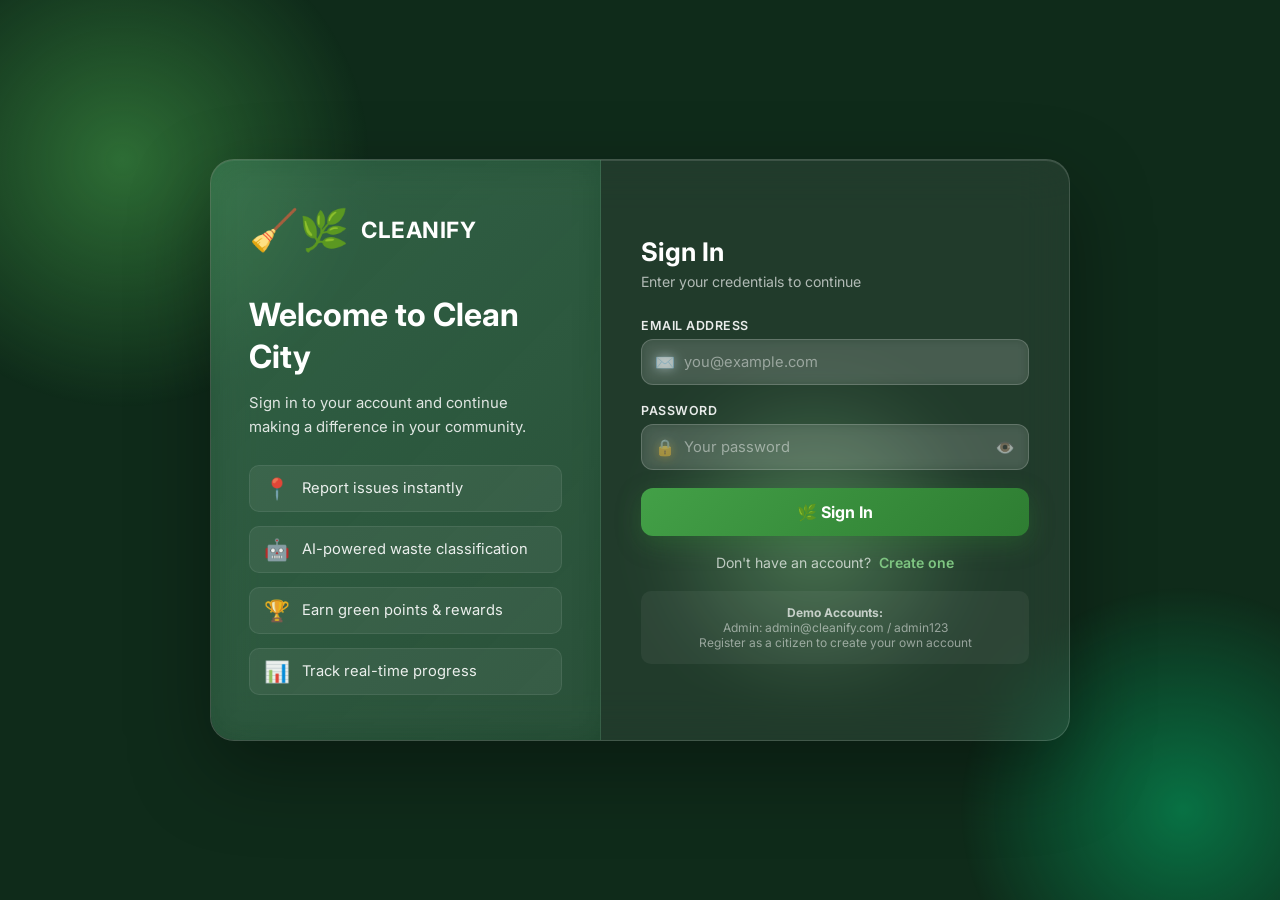
==== admin.html @ 0e777935 "init2" ====
<!DOCTYPE html>
<html lang="en">

<head>
    <meta charset="UTF-8">
    <meta name="viewport" content="width=device-width, initial-scale=1.0">
    <title>Admin Dashboard - CLEANIFY</title>
    <meta name="description"
        content="CLEANIFY Admin Dashboard - Manage and review citizen complaints about waste dumping, unclean washrooms, and other cleanliness issues.">
    <link rel="stylesheet" href="./styles.css">
</head>

<body>

    <!-- SIDEBAR -->
    <aside class="sidebar">
        <div class="sidebar-header">
            <h2>🌿 CLEANIFY</h2>
            <span class="admin-badge">Admin Panel</span>
        </div>
        <ul class="sidebar-nav">
            <li><a href="#" class="active" onclick="switchSection('dashboard', this); return false;"><span
                        class="nav-icon">📊</span> <span>Dashboard</span></a></li>
            <li><a href="#" onclick="switchSection('all-complaints', this); return false;"><span
                        class="nav-icon">📋</span> <span>All Complaints</span></a></li>
            <li><a href="#" onclick="switchSection('washroom-reports', this); return false;"><span
                        class="nav-icon">🚿</span> <span>Washroom Reports</span></a></li>
            <li><a href="#" onclick="switchSection('issue-reports', this); return false;"><span
                        class="nav-icon">🚛</span> <span>Issue Reports</span></a></li>
            <li><a href="#" onclick="switchSection('rewards', this); return false;"><span class="nav-icon">🏆</span>
                    <span>Rewards</span></a></li>
            <li><a href="#" onclick="switchSection('live-tracking', this); return false;"><span
                        class="nav-icon">📡</span> <span>Live Tracking</span></a></li>
            <li><a href="#" onclick="switchSection('analytics', this); return false;"><span class="nav-icon">📈</span>
                    <span>Analytics</span></a></li>
        </ul>
        <div class="sidebar-footer">
            <div class="admin-profile">
                <div class="admin-avatar" id="adminAvatar">A</div>
                <div class="admin-info">
                    <div class="name" id="adminName">Loading...</div>
                    <div class="role" id="adminRole">Admin</div>
                </div>
            </div>
        </div>
    </aside>

    <!-- MAIN CONTENT -->
    <main class="main-content">

        <!-- TOP BAR -->
        <div class="top-bar">
            <h1><span class="live-dot"></span> Admin <span>Dashboard</span></h1>
            <div class="top-bar-actions">
                <button class="refresh-btn" onclick="loadComplaints()">🔄 Refresh</button>
                <button class="clear-btn" onclick="clearAllComplaints()">🗑️ Clear All</button>
            </div>
        </div>

        <!-- SECTION: DASHBOARD -->
        <div class="page-section active" id="section-dashboard">
            <!-- STATS -->
            <div class="stats-grid">
                <div class="stat-card total">
                    <div class="stat-header">
                        <div class="stat-icon">📋</div>
                        <span class="stat-trend" id="trendTotal">—</span>
                    </div>
                    <div class="stat-value" id="statTotal">0</div>
                    <div class="stat-label">Total Complaints</div>
                </div>
                <div class="stat-card pending">
                    <div class="stat-header">
                        <div class="stat-icon">⏳</div>
                        <span class="stat-trend" id="trendPending">—</span>
                    </div>
                    <div class="stat-value" id="statPending">0</div>
                    <div class="stat-label">Pending Review</div>
                </div>
                <div class="stat-card resolved">
                    <div class="stat-header">
                        <div class="stat-icon">✅</div>
                        <span class="stat-trend" id="trendResolved">—</span>
                    </div>
                    <div class="stat-value" id="statResolved">0</div>
                    <div class="stat-label">Resolved</div>
                </div>
                <div class="stat-card washroom">
                    <div class="stat-header">
                        <div class="stat-icon">🚿</div>
                        <span class="stat-trend" id="trendWashroom">—</span>
                    </div>
                    <div class="stat-value" id="statWashroom">0</div>
                    <div class="stat-label">Washroom Reports</div>
                </div>
                <div class="stat-card rewards-stat">
                    <div class="stat-header">
                        <div class="stat-icon">🏆</div>
                        <span class="stat-trend" id="trendRewards">—</span>
                    </div>
                    <div class="stat-value" id="statRewards">0</div>
                    <div class="stat-label">Rewards Given</div>
                </div>
            </div>

            <!-- FILTER BAR -->
            <div class="filter-bar">
                <button class="filter-btn active" onclick="filterComplaints('all', this)">All</button>
                <button class="filter-btn" onclick="filterComplaints('report', this)">🚛 Dumping / Issues</button>
                <button class="filter-btn" onclick="filterComplaints('washroom', this)">🚿 Washroom</button>
                <button class="filter-btn" onclick="filterComplaints('pending', this)">⏳ Pending</button>
                <button class="filter-btn" onclick="filterComplaints('resolved', this)">✅ Resolved</button>
                <div class="search-box">
                    <span>🔍</span>
                    <input type="text" id="searchInput" placeholder="Search complaints..." oninput="searchComplaints()">
                </div>
            </div>

            <!-- COMPLAINTS TABLE -->
            <div class="complaints-section">
                <div class="complaints-header">
                    <h2>📋 Complaint Records <span class="complaints-count" id="visibleCount">0</span></h2>
                </div>
                <table class="complaints-table">
                    <thead>
                        <tr>
                            <th>ID</th>
                            <th>Type</th>
                            <th>Reporter</th>
                            <th>Location</th>
                            <th>Description</th>
                            <th>Image</th>
                            <th>Date & Time</th>
                            <th>Status</th>
                            <th>Actions</th>
                        </tr>
                    </thead>
                    <tbody id="complaintsBody">
                        <!-- Populated by JS -->
                    </tbody>
                </table>
                <div class="empty-state" id="emptyState" style="display:none;">
                    <div class="empty-icon">📭</div>
                    <h3>No complaints yet</h3>
                    <p>When users submit complaints on the User Page, they will appear here in real-time.</p>
                </div>
            </div>
        </div>

        <!-- SECTION: ALL COMPLAINTS -->
        <div class="page-section" id="section-all-complaints">
            <div class="section-title">
                <h2>📋 All Complaints</h2>
                <p>Complete list of all submitted complaints</p>
            </div>
            <div class="complaints-section">
                <table class="complaints-table">
                    <thead>
                        <tr>
                            <th>ID</th>
                            <th>Type</th>
                            <th>Reporter</th>
                            <th>Location</th>
                            <th>Description</th>
                            <th>Date</th>
                            <th>Status</th>
                            <th>Actions</th>
                        </tr>
                    </thead>
                    <tbody id="allComplaintsBody"></tbody>
                </table>
                <div class="empty-state" id="allEmptyState" style="display:none;">
                    <div class="empty-icon">📭</div>
                    <h3>No complaints</h3>
                </div>
            </div>
        </div>

        <!-- SECTION: WASHROOM REPORTS -->
        <div class="page-section" id="section-washroom-reports">
            <div class="section-title">
                <h2>🚿 Washroom Reports</h2>
                <p>Complaints specifically about unclean washrooms</p>
            </div>
            <div class="complaints-section">
                <table class="complaints-table">
                    <thead>
                        <tr>
                            <th>ID</th>
                            <th>Reporter</th>
                            <th>Location</th>
                            <th>Description</th>
                            <th>Image</th>
                            <th>Date</th>
                            <th>Status</th>
                            <th>Actions</th>
                        </tr>
                    </thead>
                    <tbody id="washroomBody"></tbody>
                </table>
                <div class="empty-state" id="washroomEmptyState" style="display:none;">
                    <div class="empty-icon">🚿</div>
                    <h3>No washroom reports</h3>
                    <p>No unclean washroom complaints have been submitted yet.</p>
                </div>
            </div>
        </div>

        <!-- SECTION: ISSUE REPORTS -->
        <div class="page-section" id="section-issue-reports">
            <div class="section-title">
                <h2>🚛 Issue Reports</h2>
                <p>Reported issues like dumping, overflowing bins, blocked drains etc.</p>
            </div>
            <div class="complaints-section">
                <table class="complaints-table">
                    <thead>
                        <tr>
                            <th>ID</th>
                            <th>Reporter</th>
                            <th>Issue Type</th>
                            <th>Location</th>
                            <th>Description</th>
                            <th>Image</th>
                            <th>Date</th>
                            <th>Status</th>
                            <th>Actions</th>
                        </tr>
                    </thead>
                    <tbody id="issueBody"></tbody>
                </table>
                <div class="empty-state" id="issueEmptyState" style="display:none;">
                    <div class="empty-icon">🚛</div>
                    <h3>No issue reports</h3>
                    <p>No issues have been reported yet.</p>
                </div>
            </div>
        </div>

        <!-- SECTION: REWARDS -->
        <div class="page-section" id="section-rewards">
            <div class="section-title">
                <h2>🏆 Rewards</h2>
                <p>Citizens rewarded for keeping the city clean</p>
            </div>
            <div class="rewards-stats-grid">
                <div class="reward-stat-card">
                    <div class="reward-stat-icon">🏆</div>
                    <div class="reward-stat-value" id="rewardTotalCount">0</div>
                    <div class="reward-stat-label">Total Rewards</div>
                </div>
                <div class="reward-stat-card">
                    <div class="reward-stat-icon">⭐</div>
                    <div class="reward-stat-value" id="rewardTotalPoints">0</div>
                    <div class="reward-stat-label">Points Awarded</div>
                </div>
                <div class="reward-stat-card">
                    <div class="reward-stat-icon">👤</div>
                    <div class="reward-stat-value" id="rewardUniqueUsers">0</div>
                    <div class="reward-stat-label">Unique Recipients</div>
                </div>
            </div>
            <!-- Add Reward Form -->
            <div class="reward-form-card">
                <h3>➕ Award New Reward</h3>
                <div class="reward-form">
                    <input type="text" id="rewardName" placeholder="Recipient Name" class="reward-input">
                    <select id="rewardType" class="reward-input">
                        <option value="Clean Hero">🦸 Clean Hero</option>
                        <option value="Eco Warrior">🌿 Eco Warrior</option>
                        <option value="Star Reporter">⭐ Star Reporter</option>
                        <option value="Community Champion">🏅 Community Champion</option>
                    </select>
                    <input type="number" id="rewardPoints" placeholder="Points" class="reward-input" min="1"
                        value="100">
                    <input type="text" id="rewardReason" placeholder="Reason for reward" class="reward-input">
                    <button class="reward-submit-btn" onclick="addReward()">🏆 Award Reward</button>
                </div>
            </div>
            <!-- Rewards Table -->
            <div class="complaints-section">
                <div class="complaints-header">
                    <h2>🏆 Reward Recipients <span class="complaints-count" id="rewardCount">0</span></h2>
                </div>
                <table class="complaints-table">
                    <thead>
                        <tr>
                            <th>Recipient</th>
                            <th>Reward Type</th>
                            <th>Points</th>
                            <th>Reason</th>
                            <th>Date Awarded</th>
                            <th>Actions</th>
                        </tr>
                    </thead>
                    <tbody id="rewardsBody"></tbody>
                </table>
                <div class="empty-state" id="rewardsEmptyState" style="display:none;">
                    <div class="empty-icon">🏆</div>
                    <h3>No rewards yet</h3>
                    <p>Start rewarding citizens for their contributions to cleanliness!</p>
                </div>
            </div>
        </div>

        <!-- SECTION: LIVE TRACKING -->
        <div class="page-section" id="section-live-tracking">
            <div class="section-title">
                <h2><span class="live-badge">● LIVE</span> Facility Tracking & Availability</h2>
                <p>Real-time status of washrooms and public facilities</p>
            </div>
            <div class="facility-grid" id="facilityGrid">
                <!-- Populated by JS -->
            </div>
        </div>

        <!-- SECTION: ANALYTICS -->
        <div class="page-section" id="section-analytics">
            <div class="section-title">
                <h2>📈 Analytics Overview</h2>
                <p>Visual breakdown of complaint trends — all data pulled live from the database</p>
            </div>
            <div class="analytics-grid">
                <div class="analytics-card">
                    <h3>Complaint Types Distribution</h3>
                    <div id="typeChart" class="chart-container"></div>
                </div>
                <div class="analytics-card">
                    <h3>Status Breakdown</h3>
                    <div id="statusChart" class="chart-container"></div>
                </div>
                <div class="analytics-card full-width">
                    <h3>Activity Timeline (Last 14 Days)</h3>
                    <div id="timelineContainer" class="timeline-container"></div>
                </div>
                <div class="analytics-card full-width">
                    <h3>🏆 Top Reported Locations</h3>
                    <div id="topLocationsContainer"></div>
                </div>
            </div>
        </div>

        <footer class="admin-footer">
            <p>© 2026 <span>CLEANIFY</span> Admin Panel | Built for a Clean India 🇮🇳</p>
        </footer>
    </main>

    <!-- IMAGE MODAL -->
    <div class="image-modal-overlay" id="imageModal" onclick="closeImageModal()">
        <div class="image-modal" onclick="event.stopPropagation()">
            <button class="image-modal-close" onclick="closeImageModal()">✕</button>
            <img id="modalImage" src="" alt="Complaint Photo">
        </div>
    </div>

    <!-- DETAIL MODAL -->
    <div class="detail-modal-overlay" id="detailModal" onclick="closeDetailModal()">
        <div class="detail-modal" onclick="event.stopPropagation()">
            <button class="detail-modal-close" onclick="closeDetailModal()">✕</button>
            <h2>📋 Complaint Details</h2>
            <div id="detailContent"></div>
        </div>
    </div>

    <!-- TOAST -->
    <div class="toast" id="toast"></div>

        <script>
        const API = 'https://cleanify-6yh1.onrender.com';
        function getToken() { return localStorage.getItem('cleanify_token'); }
        
        // Auth check
        if (!getToken() || localStorage.getItem('cleanify_role') !== 'admin') {
            window.location.href = './index.html';
        }

        function logout() {
            fetch(API+'/api/auth/logout',{method:'POST',headers:{'Authorization':'Bearer '+getToken()}});
            localStorage.clear();
            window.location.href = './index.html';
        }

        let allComplaints = [];
        let currentFilter = 'all';

        async function loadComplaints() {
            try {
                const [complaintsRes, statsRes, rewardsRes] = await Promise.all([
                    fetch(API+'/api/complaints', {headers:{'Authorization':'Bearer '+getToken()}}),
                    fetch(API+'/api/stats', {headers:{'Authorization':'Bearer '+getToken()}}),
                    fetch(API+'/api/rewards', {headers:{'Authorization':'Bearer '+getToken()}})
                ]);

                if (complaintsRes.status === 401) { window.location.href = './index.html'; return; }

                allComplaints = await complaintsRes.json();
                const stats = await statsRes.json();
                const rewards = await rewardsRes.json();

                allComplaints.sort((a, b) => new Date(b.timestamp) - new Date(a.timestamp));

                updateStats(stats);
                renderComplaints(allComplaints);
                renderAllSections(allComplaints, rewards);
                showToast('✅ Dashboard refreshed', 'success');
            } catch(err) {
                showToast('❌ Failed to load data', 'error');
            }
        }

        function updateStats(stats) {
            animateNumber('statTotal', stats.total);
            animateNumber('statPending', stats.pending);
            animateNumber('statResolved', stats.resolved);
            animateNumber('statWashroom', stats.washroom);
            animateNumber('statRewards', stats.rewards);
            document.getElementById('trendTotal').textContent = stats.total > 0 ? `${stats.total} total` : '—';
            document.getElementById('trendPending').textContent = stats.pending > 0 ? `${stats.pending} active` : '—';
            document.getElementById('trendResolved').textContent = stats.resolved > 0 ? `${stats.resolved} done` : '—';
            document.getElementById('trendWashroom').textContent = stats.washroom > 0 ? `${stats.washroom} reports` : '—';
            document.getElementById('trendRewards').textContent = stats.rewards > 0 ? `${stats.rewards} given` : '—';
        }

        function animateNumber(elementId, target) {
            const el = document.getElementById(elementId);
            const current = parseInt(el.textContent) || 0;
            if (current === target) return;
            const duration = 500;
            const step = (target - current) / (duration / 16);
            let value = current;
            function update() {
                value += step;
                if ((step > 0 && value >= target) || (step < 0 && value <= target)) { el.textContent = target; return; }
                el.textContent = Math.round(value);
                requestAnimationFrame(update);
            }
            requestAnimationFrame(update);
        }

        function renderComplaints(complaints) {
            const tbody = document.getElementById('complaintsBody');
            const emptyState = document.getElementById('emptyState');
            if (complaints.length === 0) {
                tbody.innerHTML = '';
                emptyState.style.display = 'block';
                document.getElementById('visibleCount').textContent = '0';
                return;
            }
            emptyState.style.display = 'none';
            document.getElementById('visibleCount').textContent = complaints.length;
            tbody.innerHTML = complaints.map((c, idx) => `
                <tr style="animation: cardIn 0.3s ease-out ${idx * 0.05}s backwards;">
                    <td><span class="complaint-id">${c.id}</span></td>
                    <td><span class="complaint-type-badge ${c.issueType || 'dumping'}">${getTypeIcon(c.issueType)} ${getTypeName(c.issueType)}</span></td>
                    <td>${escapeHtml(c.reporter || 'Anonymous')}</td>
                    <td><span class="complaint-location">📍 ${escapeHtml(c.location || 'N/A')}</span></td>
                    <td><span class="complaint-desc" title="${escapeHtml(c.description || '')}">${escapeHtml((c.description||'No description').substring(0,60))}${(c.description||'').length>60?'...':''}</span></td>
                    <td>${c.image ? `<img class="complaint-image-thumb" src="${c.image}" onclick="openImageModal('${c.image}')" alt="Evidence">` : '<div class="no-image">N/A</div>'}</td>
                    <td><span class="complaint-time">${formatTime(c.timestamp)}</span></td>
                    <td><span class="status-badge ${c.status.toLowerCase().replace(' ','-')}" onclick="cycleStatus('${c.id}')">${getStatusIcon(c.status)} ${c.status}</span></td>
                    <td>
                        <div class="action-btns">
                            <button class="action-btn" onclick="viewDetails('${c.id}')" title="View Details">👁️</button>
                            <button class="action-btn delete" onclick="deleteComplaint('${c.id}')" title="Delete">🗑️</button>
                        </div>
                    </td>
                </tr>
            `).join('');
        }

        function renderAllSections(complaints, rewards) {
            // All complaints
            const allBody = document.getElementById('allComplaintsBody');
            allBody.innerHTML = complaints.map(c => `
                <tr>
                    <td><span class="complaint-id">${c.id}</span></td>
                    <td><span class="complaint-type-badge ${c.issueType}">${getTypeIcon(c.issueType)} ${getTypeName(c.issueType)}</span></td>
                    <td>${escapeHtml(c.reporter||'Anonymous')}</td>
                    <td>📍 ${escapeHtml(c.location||'')}</td>
                    <td>${escapeHtml((c.description||'').substring(0,50))}...</td>
                    <td>${formatTime(c.timestamp)}</td>
                    <td><span class="status-badge ${c.status.toLowerCase().replace(' ','-')}">${getStatusIcon(c.status)} ${c.status}</span></td>
                    <td><div class="action-btns"><button class="action-btn" onclick="viewDetails('${c.id}')">👁️</button><button class="action-btn delete" onclick="deleteComplaint('${c.id}')">🗑️</button></div></td>
                </tr>
            `).join('');
            document.getElementById('allEmptyState').style.display = complaints.length ? 'none' : 'block';

            // Washroom
            const washroomComplaints = complaints.filter(c => c.type === 'washroom' || c.issueType === 'washroom');
            const wBody = document.getElementById('washroomBody');
            wBody.innerHTML = washroomComplaints.map(c => `
                <tr>
                    <td><span class="complaint-id">${c.id}</span></td>
                    <td>${escapeHtml(c.reporter||'Anonymous')}</td>
                    <td>📍 ${escapeHtml(c.location||'')}</td>
                    <td>${escapeHtml((c.description||'').substring(0,50))}</td>
                    <td>${c.image ? `<img class="complaint-image-thumb" src="${c.image}" onclick="openImageModal('${c.image}')" alt="Evidence">` : 'N/A'}</td>
                    <td>${formatTime(c.timestamp)}</td>
                    <td><span class="status-badge ${c.status.toLowerCase().replace(' ','-')}">${getStatusIcon(c.status)} ${c.status}</span></td>
                    <td><div class="action-btns"><button class="action-btn" onclick="viewDetails('${c.id}')">👁️</button><button class="action-btn delete" onclick="deleteComplaint('${c.id}')">🗑️</button></div></td>
                </tr>
            `).join('');
            document.getElementById('washroomEmptyState').style.display = washroomComplaints.length ? 'none' : 'block';

            // Issues
            const issueComplaints = complaints.filter(c => c.type === 'report');
            const iBody = document.getElementById('issueBody');
            iBody.innerHTML = issueComplaints.map(c => `
                <tr>
                    <td><span class="complaint-id">${c.id}</span></td>
                    <td>${escapeHtml(c.reporter||'Anonymous')}</td>
                    <td><span class="complaint-type-badge ${c.issueType}">${getTypeIcon(c.issueType)} ${getTypeName(c.issueType)}</span></td>
                    <td>📍 ${escapeHtml(c.location||'')}</td>
                    <td>${escapeHtml((c.description||'').substring(0,50))}</td>
                    <td>${c.image ? `<img class="complaint-image-thumb" src="${c.image}" onclick="openImageModal('${c.image}')" alt="Evidence">` : 'N/A'}</td>
                    <td>${formatTime(c.timestamp)}</td>
                    <td><span class="status-badge ${c.status.toLowerCase().replace(' ','-')}">${getStatusIcon(c.status)} ${c.status}</span></td>
                    <td><div class="action-btns"><button class="action-btn" onclick="viewDetails('${c.id}')">👁️</button><button class="action-btn delete" onclick="deleteComplaint('${c.id}')">🗑️</button></div></td>
                </tr>
            `).join('');
            document.getElementById('issueEmptyState').style.display = issueComplaints.length ? 'none' : 'block';

            // Rewards
            renderRewards(rewards);
        }

        function renderRewards(rewards) {
            const tbody = document.getElementById('rewardsBody');
            const totalPoints = rewards.reduce((s,r) => s + (r.points||0), 0);
            const uniqueUsers = [...new Set(rewards.map(r => r.recipient))].length;
            animateNumber('rewardTotalCount', rewards.length);
            animateNumber('rewardTotalPoints', totalPoints);
            animateNumber('rewardUniqueUsers', uniqueUsers);
            document.getElementById('rewardCount').textContent = rewards.length;

            if (!rewards.length) {
                tbody.innerHTML = '';
                document.getElementById('rewardsEmptyState').style.display = 'block';
                return;
            }
            document.getElementById('rewardsEmptyState').style.display = 'none';
            tbody.innerHTML = rewards.map(r => `
                <tr>
                    <td><strong>${escapeHtml(r.recipient)}</strong></td>
                    <td>${r.reward_type}</td>
                    <td><span style="color:#1a7f44;font-weight:600;">+${r.points} pts</span></td>
                    <td>${escapeHtml(r.reason||'—')}</td>
                    <td>${formatTime(r.awarded_at)}</td>
                    <td><button class="action-btn delete" onclick="deleteReward(${r.id})">🗑️</button></td>
                </tr>
            `).join('');
        }

        // ── Helpers ──
        function getTypeIcon(type) {
            const icons = {'dumping':'🚛','washroom':'🚿','bin':'🗑️','drain':'🕳️','medical':'💊','industrial':'🏭','animal':'🐾'};
            return icons[type] || '📋';
        }
        function getTypeName(type) {
            const names = {'dumping':'Dumping','washroom':'Washroom','bin':'Overflowing Bin','drain':'Blocked Drain','medical':'Medical Waste','industrial':'Industrial','animal':'Dead Animal'};
            return names[type] || type || 'General';
        }
        function getStatusIcon(status) {
            return {'Pending':'⏳','In Progress':'🔄','Resolved':'✅','Rejected':'❌'}[status] || '⏳';
        }
        function formatTime(timestamp) {
            if (!timestamp) return 'Unknown';
            const date = new Date(timestamp);
            const now = new Date();
            const diffMs = now - date;
            const diffMins = Math.floor(diffMs / 60000);
            const diffHrs = Math.floor(diffMs / 3600000);
            const diffDays = Math.floor(diffMs / 86400000);
            if (diffMins < 1) return 'Just now';
            if (diffMins < 60) return `${diffMins}m ago`;
            if (diffHrs < 24) return `${diffHrs}h ago`;
            if (diffDays < 7) return `${diffDays}d ago`;
            return date.toLocaleDateString('en-IN', {day:'numeric',month:'short',year:'numeric'});
        }
        function escapeHtml(text) {
            const div = document.createElement('div');
            div.textContent = text;
            return div.innerHTML;
        }

        // ── Filter ──
        function filterComplaints(filter, btn) {
            currentFilter = filter;
            document.querySelectorAll('.filter-btn').forEach(b => b.classList.remove('active'));
            if (btn) btn.classList.add('active');
            applyFilters();
        }
        function searchComplaints() { applyFilters(); }
        function applyFilters() {
            const searchTerm = document.getElementById('searchInput').value.toLowerCase();
            let filtered = [...allComplaints];
            if (currentFilter === 'report') filtered = filtered.filter(c => c.type === 'report');
            else if (currentFilter === 'washroom') filtered = filtered.filter(c => c.type === 'washroom');
            else if (currentFilter === 'pending') filtered = filtered.filter(c => c.status === 'Pending');
            else if (currentFilter === 'resolved') filtered = filtered.filter(c => c.status === 'Resolved');
            if (searchTerm) {
                filtered = filtered.filter(c =>
                    (c.id||'').toLowerCase().includes(searchTerm) ||
                    (c.location||'').toLowerCase().includes(searchTerm) ||
                    (c.description||'').toLowerCase().includes(searchTerm) ||
                    (c.issueType||'').toLowerCase().includes(searchTerm)
                );
            }
            renderComplaints(filtered);
        }

        // ── Status cycle ──
        async function cycleStatus(id) {
            const statuses = ['Pending','In Progress','Resolved','Rejected'];
            const c = allComplaints.find(x => x.id === id);
            if (!c) return;
            const nextStatus = statuses[(statuses.indexOf(c.status) + 1) % statuses.length];
            try {
                const res = await fetch(`${API}/api/complaints/${id}/status`, {
                    method: 'PATCH',
                    headers: {'Content-Type':'application/json','Authorization':'Bearer '+getToken()},
                    body: JSON.stringify({status: nextStatus})
                });
                if (!res.ok) throw new Error();
                showToast(`✅ Status updated to "${nextStatus}"`, 'success');
                loadComplaints();
            } catch { showToast('❌ Failed to update status', 'error'); }
        }

        // ── View details ──
        function viewDetails(id) {
            const c = allComplaints.find(x => x.id === id);
            if (!c) return;
            const content = `
                <div class="detail-row"><span class="detail-label">Complaint ID</span><span class="detail-value" style="color:var(--accent);font-family:monospace;font-weight:600;">${c.id}</span></div>
                <div class="detail-row"><span class="detail-label">Reporter</span><span class="detail-value">${escapeHtml(c.reporter||'Anonymous')}</span></div>
                <div class="detail-row"><span class="detail-label">Type</span><span class="detail-value"><span class="complaint-type-badge ${c.issueType}">${getTypeIcon(c.issueType)} ${getTypeName(c.issueType)}</span></span></div>
                ${c.severity ? `<div class="detail-row"><span class="detail-label">Severity</span><span class="detail-value" style="text-transform:capitalize;">${c.severity==='high'?'🔴':c.severity==='medium'?'🟡':'🟢'} ${c.severity}</span></div>` : ''}
                <div class="detail-row"><span class="detail-label">Location</span><span class="detail-value">📍 ${escapeHtml(c.location||'Not provided')}</span></div>
                <div class="detail-row"><span class="detail-label">Description</span><span class="detail-value">${escapeHtml(c.description||'No description')}</span></div>
                <div class="detail-row"><span class="detail-label">Submitted</span><span class="detail-value">${new Date(c.timestamp).toLocaleString('en-IN',{dateStyle:'medium',timeStyle:'short'})}</span></div>
                <div class="detail-row"><span class="detail-label">Status</span><span class="detail-value">
                    <select class="detail-status-select" onchange="updateStatusFromDetail('${c.id}', this.value)">
                        <option value="Pending" ${c.status==='Pending'?'selected':''}>⏳ Pending</option>
                        <option value="In Progress" ${c.status==='In Progress'?'selected':''}>🔄 In Progress</option>
                        <option value="Resolved" ${c.status==='Resolved'?'selected':''}>✅ Resolved</option>
                        <option value="Rejected" ${c.status==='Rejected'?'selected':''}>❌ Rejected</option>
                    </select>
                </span></div>
                ${c.image ? `<div class="detail-row"><span class="detail-label">Evidence</span><span class="detail-value"><img class="detail-image" src="${c.image}" alt="Evidence Photo"></span></div>` : ''}
            `;
            document.getElementById('detailContent').innerHTML = content;
            document.getElementById('detailModal').classList.add('visible');
        }

        async function updateStatusFromDetail(id, newStatus) {
            try {
                const res = await fetch(`${API}/api/complaints/${id}/status`, {
                    method: 'PATCH',
                    headers: {'Content-Type':'application/json','Authorization':'Bearer '+getToken()},
                    body: JSON.stringify({status: newStatus})
                });
                if (!res.ok) throw new Error();
                showToast(`✅ Status updated to "${newStatus}"`, 'success');
                loadComplaints();
            } catch { showToast('❌ Failed to update status', 'error'); }
        }

        function closeDetailModal() { document.getElementById('detailModal').classList.remove('visible'); }
        function openImageModal(src) { document.getElementById('modalImage').src=src; document.getElementById('imageModal').classList.add('visible'); }
        function closeImageModal() { document.getElementById('imageModal').classList.remove('visible'); }

        // ── Delete ──
        async function deleteComplaint(id) {
            if (!confirm('Delete this complaint?')) return;
            try {
                const res = await fetch(`${API}/api/complaints/${id}`, {
                    method: 'DELETE',
                    headers: {'Authorization':'Bearer '+getToken()}
                });
                if (!res.ok) throw new Error();
                showToast('🗑️ Complaint deleted', 'error');
                loadComplaints();
            } catch { showToast('❌ Delete failed', 'error'); }
        }

        async function clearAllComplaints() {
            if (!confirm('⚠️ Clear ALL complaints? This cannot be undone.')) return;
            try {
                const res = await fetch(`${API}/api/complaints/clear`, {
                    method: 'DELETE',
                    headers: {'Authorization':'Bearer '+getToken()}
                });
                if (!res.ok) throw new Error();
                showToast('🗑️ All complaints cleared', 'error');
                loadComplaints();
            } catch { showToast('❌ Clear failed', 'error'); }
        }

        // ── Rewards ──
        async function addReward() {
            const recipient = document.getElementById('rewardName').value.trim();
            const rewardType = document.getElementById('rewardType').value;
            const points = document.getElementById('rewardPoints').value;
            const reason = document.getElementById('rewardReason').value.trim();
            if (!recipient) { showToast('Please enter recipient name', 'error'); return; }
            try {
                const res = await fetch(`${API}/api/rewards`, {
                    method: 'POST',
                    headers: {'Content-Type':'application/json','Authorization':'Bearer '+getToken()},
                    body: JSON.stringify({recipient, rewardType, points: parseInt(points), reason})
                });
                if (!res.ok) throw new Error();
                showToast('🏆 Reward added!', 'success');
                document.getElementById('rewardName').value = '';
                document.getElementById('rewardReason').value = '';
                loadComplaints();
            } catch { showToast('❌ Failed to add reward', 'error'); }
        }

        async function deleteReward(id) {
            if (!confirm('Delete this reward?')) return;
            try {
                const res = await fetch(`${API}/api/rewards/${id}`, {
                    method: 'DELETE',
                    headers: {'Authorization':'Bearer '+getToken()}
                });
                if (!res.ok) throw new Error();
                showToast('🗑️ Reward deleted', 'error');
                loadComplaints();
            } catch { showToast('❌ Delete failed', 'error'); }
        }

        // ── Toast ──
        function showToast(message, type = 'success') {
            const toast = document.getElementById('toast');
            toast.textContent = message;
            toast.className = `toast ${type} visible`;
            setTimeout(() => toast.classList.remove('visible'), 2500);
        }

        // ── Section Switching ──
        function switchSection(sectionId, clickedLink) {
            document.querySelectorAll('.page-section').forEach(s => s.classList.remove('active'));
            document.querySelectorAll('.sidebar-nav a').forEach(a => a.classList.remove('active'));
            document.getElementById(`section-${sectionId}`).classList.add('active');
            if (clickedLink) clickedLink.classList.add('active');
        }

        // ── Facility Tracking (dynamic from washroom complaints) ──
        async function loadFacilities() {
            try {
                const res = await fetch(`${API}/api/analytics`, {headers:{'Authorization':'Bearer '+getToken()}});
                const data = await res.json();
                // Build facility cards from washroom complaints in allComplaints
                const washroomComplaints = allComplaints.filter(c => c.type === 'washroom' || c.issueType === 'washroom');
                const grid = document.getElementById('facilityGrid');
                if (!washroomComplaints.length) {
                    grid.innerHTML = `<div style="grid-column:1/-1;text-align:center;padding:40px;background:white;border-radius:12px;color:#999;">No washroom complaints yet. Facility status will appear here as citizens report issues.</div>`;
                    return;
                }
                // Deduplicate by location
                const seen = new Set();
                const facilities = [];
                for (const c of washroomComplaints) {
                    if (!c.location || seen.has(c.location)) continue;
                    seen.add(c.location);
                    let icon, status, color;
                    if (c.status === 'Resolved') { icon='🟢'; status='Clean'; color='#27ae60'; }
                    else if (c.severity === 'high' || c.status === 'Pending') { icon='🔴'; status='Needs Urgent Attention'; color='#e74c3c'; }
                    else { icon='🟡'; status='Needs Attention'; color='#f39c12'; }
                    facilities.push({name: c.location, status, icon, color, time: formatTime(c.timestamp), reporter: c.reporter, cid: c.id});
                }
                grid.innerHTML = facilities.map(f => `
                    <div style="background:white;border-radius:12px;padding:20px;box-shadow:0 4px 15px rgba(0,0,0,0.08);border-left:4px solid ${f.color};">
                        <div style="display:flex;justify-content:space-between;align-items:center;margin-bottom:10px;">
                            <strong style="font-size:14px;">${escapeHtml(f.name)}</strong>
                            <span style="font-size:18px;">${f.icon}</span>
                        </div>
                        <p style="font-size:13px;color:#555;margin:0;">Status: <strong style="color:${f.color};">${f.status}</strong></p>
                        <p style="font-size:12px;color:#999;margin:5px 0 0;">Reported by ${escapeHtml(f.reporter||'Anonymous')} · ${f.time}</p>
                        <button onclick="viewDetails('${f.cid}')" style="margin-top:12px;width:100%;padding:7px;background:rgba(26,127,68,0.08);border:1px solid rgba(26,127,68,0.2);border-radius:8px;color:#1a7f44;font-size:12px;cursor:pointer;font-weight:600;">👁️ View Complaint</button>
                    </div>`).join('');
            } catch(e) {
                document.getElementById('facilityGrid').innerHTML = `<div style="grid-column:1/-1;text-align:center;padding:40px;background:white;border-radius:12px;color:#999;">Unable to load facility data.</div>`;
            }
        }

        // ── Analytics (fully dynamic from /api/analytics) ──
        async function loadAnalytics() {
            try {
                const res = await fetch(`${API}/api/analytics`, {headers:{'Authorization':'Bearer '+getToken()}});
                if (!res.ok) throw new Error();
                const data = await res.json();
                renderTypeChart(data.type_distribution);
                renderStatusChart(data.status_breakdown);
                renderTimeline(data.timeline);
                renderTopLocations(data.top_locations);
            } catch(e) {
                ['typeChart','statusChart','timelineContainer'].forEach(id => {
                    const el = document.getElementById(id);
                    if (el) el.innerHTML = `<p style="color:#999;text-align:center;padding:20px;">No data available yet.</p>`;
                });
            }
        }

        function renderTypeChart(types) {
            const el = document.getElementById('typeChart');
            if (!types || !types.length) { el.innerHTML = `<p style="color:#999;text-align:center;padding:30px;">No data yet</p>`; return; }
            const total = types.reduce((s,t) => s+t.count, 0);
            const colors = ['#1a7f44','#2196F3','#e74c3c','#f39c12','#9C27B0','#FF9800','#00BCD4','#607D8B'];
            const icons = {dumping:'🚛',washroom:'🚿',bin:'🗑️',drain:'🕳️',medical:'💊',industrial:'🏭',animal:'🐾',general:'📋'};
            el.innerHTML = `
                <div style="padding:10px 0;">
                    ${types.map((t,i) => {
                        const pct = Math.round((t.count/total)*100);
                        return `
                        <div style="margin-bottom:14px;">
                            <div style="display:flex;justify-content:space-between;align-items:center;margin-bottom:5px;">
                                <span style="font-size:13px;font-weight:600;">${icons[t.label]||'📋'} ${t.label||'General'}</span>
                                <span style="font-size:13px;color:${colors[i%colors.length]};font-weight:700;">${t.count} (${pct}%)</span>
                            </div>
                            <div style="height:10px;background:#f0f0f0;border-radius:5px;overflow:hidden;">
                                <div style="height:100%;width:${pct}%;background:${colors[i%colors.length]};border-radius:5px;transition:width 0.8s ease;"></div>
                            </div>
                        </div>`;
                    }).join('')}
                </div>`;
        }

        function renderStatusChart(statuses) {
            const el = document.getElementById('statusChart');
            if (!statuses || !statuses.length) { el.innerHTML = `<p style="color:#999;text-align:center;padding:30px;">No data yet</p>`; return; }
            const colorMap = {'Pending':'#f39c12','In Progress':'#3498db','Resolved':'#27ae60','Rejected':'#e74c3c'};
            const iconMap = {'Pending':'⏳','In Progress':'🔄','Resolved':'✅','Rejected':'❌'};
            const total = statuses.reduce((s,t) => s+t.count, 0);
            el.innerHTML = `
                <div style="display:grid;grid-template-columns:1fr 1fr;gap:12px;padding:10px 0;">
                    ${statuses.map(s => `
                        <div style="background:${colorMap[s.label]||'#999'}18;border:1.5px solid ${colorMap[s.label]||'#999'}44;border-radius:12px;padding:16px;text-align:center;">
                            <div style="font-size:24px;">${iconMap[s.label]||'📋'}</div>
                            <div style="font-size:22px;font-weight:800;color:${colorMap[s.label]||'#333'};margin:4px 0;">${s.count}</div>
                            <div style="font-size:12px;color:#666;">${s.label}</div>
                            <div style="font-size:11px;color:#999;">${Math.round((s.count/total)*100)}%</div>
                        </div>`).join('')}
                </div>`;
        }

        function renderTimeline(timeline) {
            const el = document.getElementById('timelineContainer');
            if (!timeline || !timeline.length) { el.innerHTML = `<p style="color:#999;text-align:center;padding:30px;">No activity in last 14 days</p>`; return; }
            const max = Math.max(...timeline.map(t => t.count));
            el.innerHTML = `
                <div style="display:flex;align-items:flex-end;gap:8px;height:140px;padding:10px 0 0;">
                    ${timeline.map(t => {
                        const h = max > 0 ? Math.max(8, Math.round((t.count/max)*120)) : 8;
                        const label = new Date(t.day).toLocaleDateString('en-IN',{day:'numeric',month:'short'});
                        return `
                        <div style="flex:1;display:flex;flex-direction:column;align-items:center;gap:4px;">
                            <span style="font-size:11px;font-weight:700;color:#1a7f44;">${t.count}</span>
                            <div style="width:100%;height:${h}px;background:linear-gradient(to top,#1a7f44,#65a53b);border-radius:4px 4px 0 0;" title="${t.count} complaints on ${label}"></div>
                            <span style="font-size:10px;color:#999;white-space:nowrap;">${label}</span>
                        </div>`;
                    }).join('')}
                </div>`;
        }

        function renderTopLocations(locations) {
            const existing = document.getElementById('topLocationsContainer');
            if (!existing) return;
            if (!locations || !locations.length) { existing.innerHTML = `<p style="color:#999;text-align:center;padding:20px;">No location data yet</p>`; return; }
            existing.innerHTML = locations.map((l,i) => `
                <div style="display:flex;justify-content:space-between;align-items:center;padding:10px 0;border-bottom:1px solid #f0f0f0;">
                    <span style="font-size:13px;">🏆 #${i+1} · ${escapeHtml(l.location)}</span>
                    <span style="background:#1a7f4418;color:#1a7f44;padding:3px 10px;border-radius:12px;font-size:12px;font-weight:600;">${l.count} reports</span>
                </div>`).join('');
        }

        // ── Load admin profile ──
        async function loadAdminProfile() {
            try {
                const res = await fetch(`${API}/api/auth/me`, {headers:{'Authorization':'Bearer '+getToken()}});
                if (!res.ok) return;
                const user = await res.json();
                document.getElementById('adminName').textContent = user.fullname || 'Admin';
                document.getElementById('adminRole').textContent = user.role === 'admin' ? 'Super Admin' : user.role;
                document.getElementById('adminAvatar').textContent = (user.fullname||'A')[0].toUpperCase();
            } catch(e) {}
        }

        // ── Keyboard ──
        document.addEventListener('keydown', e => {
            if (e.key === 'Escape') { closeImageModal(); closeDetailModal(); }
        });

        // ── Logout button ──
        document.querySelector('.clear-btn')?.insertAdjacentHTML('afterend', 
            '<button class="refresh-btn" style="background:#e74c3c;border-color:#e74c3c;" onclick="logout()">🚪 Logout</button>'
        );

        // ── Section switching — load analytics/facilities on demand ──
        const _origSwitchSection = switchSection;
        function switchSection(sectionId, clickedLink) {
            document.querySelectorAll('.page-section').forEach(s => s.classList.remove('active'));
            document.querySelectorAll('.sidebar-nav a').forEach(a => a.classList.remove('active'));
            document.getElementById(`section-${sectionId}`).classList.add('active');
            if (clickedLink) clickedLink.classList.add('active');
            if (sectionId === 'analytics') loadAnalytics();
            if (sectionId === 'live-tracking') loadFacilities();
        }

        // ── Auto refresh ──
        setInterval(loadComplaints, 30000);

        // ── Init ──
        window.addEventListener('DOMContentLoaded', () => {
            loadAdminProfile();
            loadComplaints();
        });
    </script>
</body>
</html>
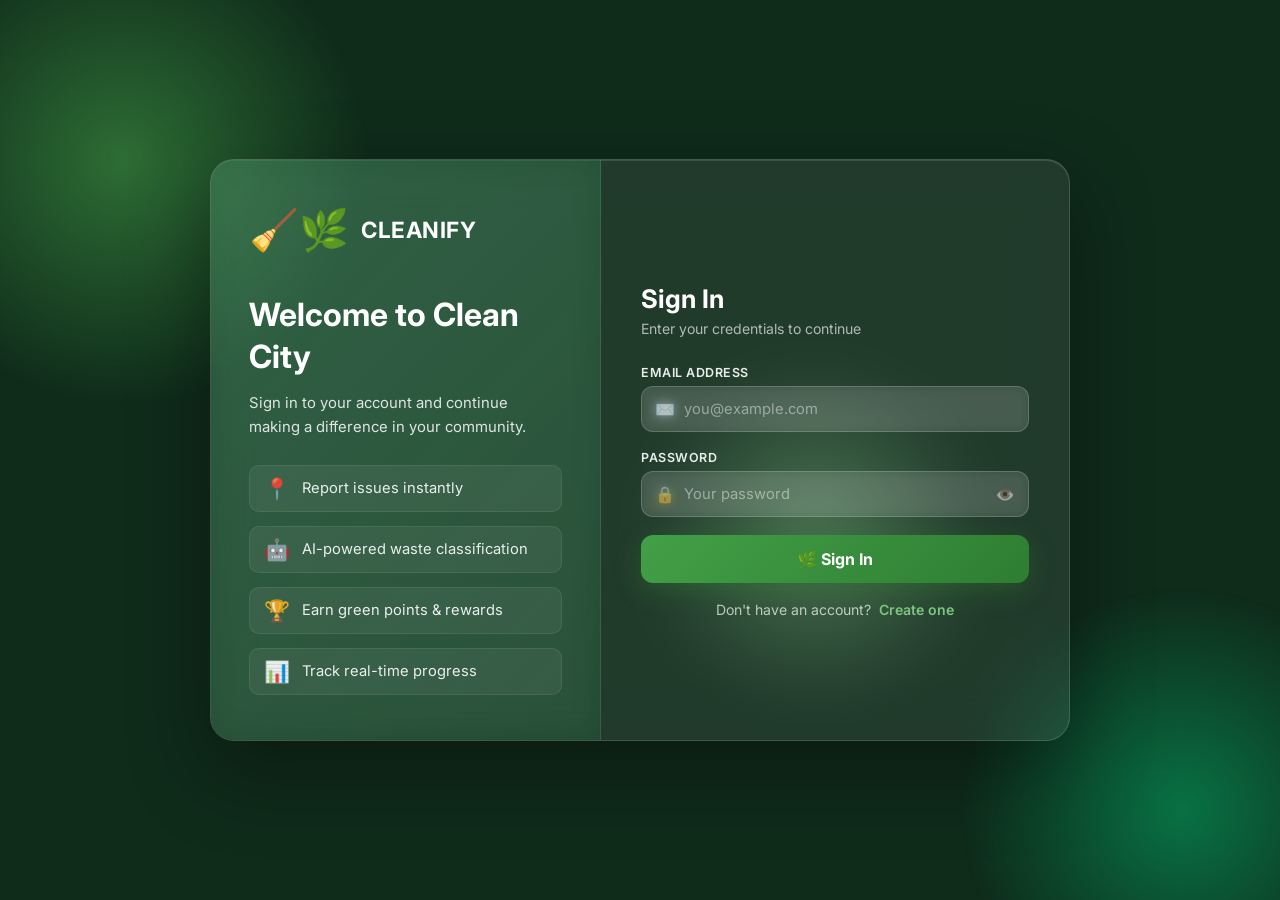
==== commit 63691f00: "added vid" ====
--- a/admin.html
+++ b/admin.html
@@ -7,7 +7,7 @@
     <title>Admin Dashboard - CLEANIFY</title>
     <meta name="description"
         content="CLEANIFY Admin Dashboard - Manage and review citizen complaints about waste dumping, unclean washrooms, and other cleanliness issues.">
-    <link rel="stylesheet" href="./styles.css">
+    <link rel="stylesheet" href="./static/styles.css">
 </head>
 
 <body>
@@ -110,6 +110,7 @@
                 <button class="filter-btn" onclick="filterComplaints('washroom', this)">🚿 Washroom</button>
                 <button class="filter-btn" onclick="filterComplaints('pending', this)">⏳ Pending</button>
                 <button class="filter-btn" onclick="filterComplaints('resolved', this)">✅ Resolved</button>
+                <button class="filter-btn" onclick="filterComplaints('inprogress', this)">🔄 In Progress</button>
                 <div class="search-box">
                     <span>🔍</span>
                     <input type="text" id="searchInput" placeholder="Search complaints..." oninput="searchComplaints()">
@@ -598,6 +599,7 @@
             else if (currentFilter === 'washroom') filtered = filtered.filter(c => c.type === 'washroom');
             else if (currentFilter === 'pending') filtered = filtered.filter(c => c.status === 'Pending');
             else if (currentFilter === 'resolved') filtered = filtered.filter(c => c.status === 'Resolved');
+            else if (currentFilter === 'inprogress') filtered = filtered.filter(c => c.status === 'In Progress');
             if (searchTerm) {
                 filtered = filtered.filter(c =>
                     (c.id||'').toLowerCase().includes(searchTerm) ||
--- a/static/styles.css
+++ b/static/styles.css
@@ -0,0 +1,1618 @@
+/* ========================================
+   CLEANIFY ADMIN DASHBOARD — PREMIUM STYLES
+   Dark Theme · Glassmorphism · Green Accents
+   ======================================== */
+
+@import url('https://fonts.googleapis.com/css2?family=Inter:wght@300;400;500;600;700;800&display=swap');
+
+/* ===== DESIGN TOKENS ===== */
+:root {
+    /* Surfaces */
+    --bg-primary: #070b14;
+    --bg-secondary: #0d1321;
+    --bg-card: rgba(13, 19, 33, 0.7);
+    --bg-card-solid: #111927;
+    --bg-card-hover: rgba(20, 30, 52, 0.85);
+    --bg-elevated: rgba(18, 26, 44, 0.9);
+
+    /* Borders */
+    --border-color: rgba(45, 212, 120, 0.10);
+    --border-hover: rgba(45, 212, 120, 0.28);
+    --border-subtle: rgba(255, 255, 255, 0.04);
+
+    /* Accent Palette */
+    --accent: #34d98c;
+    --accent-light: #5aeaa5;
+    --accent-dark: #1a9d5c;
+    --accent-glow: rgba(52, 217, 140, 0.14);
+    --accent-glow-strong: rgba(52, 217, 140, 0.25);
+
+    /* Text */
+    --text-primary: #eef2f7;
+    --text-secondary: #8fa3bf;
+    --text-muted: #5a6f87;
+
+    /* Semantic Colors */
+    --danger: #f04e4e;
+    --danger-bg: rgba(240, 78, 78, 0.10);
+    --danger-border: rgba(240, 78, 78, 0.20);
+    --warning: #f5a623;
+    --warning-bg: rgba(245, 166, 35, 0.10);
+    --warning-border: rgba(245, 166, 35, 0.20);
+    --info: #4a90e2;
+    --info-bg: rgba(74, 144, 226, 0.10);
+    --info-border: rgba(74, 144, 226, 0.20);
+    --success: #2ed47a;
+    --success-bg: rgba(46, 212, 122, 0.10);
+    --success-border: rgba(46, 212, 122, 0.20);
+    --purple: #a78bfa;
+    --purple-bg: rgba(167, 139, 250, 0.10);
+    --pink: #f472b6;
+    --pink-bg: rgba(244, 114, 182, 0.10);
+    --orange: #fb923c;
+    --orange-bg: rgba(251, 146, 60, 0.10);
+    --slate: #94a3b8;
+    --slate-bg: rgba(148, 163, 184, 0.10);
+
+    /* Shadows */
+    --shadow-xs: 0 1px 2px rgba(0,0,0,0.25);
+    --shadow-sm: 0 2px 8px rgba(0,0,0,0.30);
+    --shadow-md: 0 8px 24px rgba(0,0,0,0.35);
+    --shadow-lg: 0 16px 48px rgba(0,0,0,0.40);
+    --shadow-glow: 0 0 24px rgba(52, 217, 140, 0.12), 0 0 60px rgba(52, 217, 140, 0.06);
+    --shadow-card: 0 4px 16px rgba(0,0,0,0.25), inset 0 1px 0 rgba(255,255,255,0.03);
+
+    /* Radii */
+    --radius-xs: 6px;
+    --radius-sm: 8px;
+    --radius-md: 12px;
+    --radius-lg: 16px;
+    --radius-xl: 20px;
+    --radius-pill: 100px;
+
+    /* Motion */
+    --ease-out: cubic-bezier(0.22, 1, 0.36, 1);
+    --ease-spring: cubic-bezier(0.34, 1.56, 0.64, 1);
+    --transition-fast: 0.15s var(--ease-out);
+    --transition: 0.25s var(--ease-out);
+    --transition-slow: 0.4s var(--ease-out);
+
+    /* Sidebar */
+    --sidebar-width: 260px;
+    --sidebar-collapsed: 72px;
+}
+
+
+/* ===== RESET ===== */
+*,
+*::before,
+*::after {
+    margin: 0;
+    padding: 0;
+    box-sizing: border-box;
+}
+
+html {
+    scroll-behavior: smooth;
+    -webkit-font-smoothing: antialiased;
+    -moz-osx-font-smoothing: grayscale;
+}
+
+body {
+    font-family: 'Inter', -apple-system, BlinkMacSystemFont, 'Segoe UI', sans-serif;
+    background: var(--bg-primary);
+    color: var(--text-primary);
+    min-height: 100vh;
+    overflow-x: hidden;
+    line-height: 1.6;
+}
+
+
+/* ===== AMBIENT BACKGROUND ===== */
+body::before {
+    content: '';
+    position: fixed;
+    inset: 0;
+    background:
+        radial-gradient(ellipse 600px 400px at 15% 10%, rgba(52, 217, 140, 0.06) 0%, transparent 70%),
+        radial-gradient(ellipse 500px 500px at 85% 85%, rgba(74, 144, 226, 0.04) 0%, transparent 70%),
+        radial-gradient(ellipse 800px 600px at 50% 40%, rgba(52, 217, 140, 0.025) 0%, transparent 60%);
+    pointer-events: none;
+    z-index: 0;
+    animation: ambientShift 25s ease-in-out infinite alternate;
+}
+
+body::after {
+    content: '';
+    position: fixed;
+    inset: 0;
+    background: url("data:image/svg+xml,%3Csvg width='60' height='60' xmlns='http://www.w3.org/2000/svg'%3E%3Cdefs%3E%3Cpattern id='g' width='60' height='60' patternUnits='userSpaceOnUse'%3E%3Ccircle cx='30' cy='30' r='0.6' fill='%23ffffff' opacity='0.025'/%3E%3C/pattern%3E%3C/defs%3E%3Crect fill='url(%23g)' width='100%25' height='100%25'/%3E%3C/svg%3E");
+    pointer-events: none;
+    z-index: 0;
+}
+
+@keyframes ambientShift {
+    0%   { opacity: 0.7; }
+    50%  { opacity: 1; }
+    100% { opacity: 0.7; }
+}
+
+
+/* ===== SCROLLBAR ===== */
+::-webkit-scrollbar { width: 6px; height: 6px; }
+::-webkit-scrollbar-track { background: transparent; }
+::-webkit-scrollbar-thumb {
+    background: rgba(52, 217, 140, 0.20);
+    border-radius: 10px;
+}
+::-webkit-scrollbar-thumb:hover {
+    background: rgba(52, 217, 140, 0.40);
+}
+
+
+/* ===========================================================
+   SIDEBAR
+   =========================================================== */
+.sidebar {
+    position: fixed;
+    top: 0;
+    left: 0;
+    width: var(--sidebar-width);
+    height: 100vh;
+    background: var(--bg-secondary);
+    border-right: 1px solid var(--border-color);
+    z-index: 100;
+    display: flex;
+    flex-direction: column;
+    transition: width var(--transition-slow);
+    box-shadow: 4px 0 24px rgba(0,0,0,0.3);
+}
+
+/* --- Header --- */
+.sidebar-header {
+    padding: 26px 22px 20px;
+    border-bottom: 1px solid var(--border-color);
+}
+
+.sidebar-header h2 {
+    font-size: 1.35rem;
+    font-weight: 800;
+    background: linear-gradient(135deg, var(--accent), var(--accent-light));
+    -webkit-background-clip: text;
+    -webkit-text-fill-color: transparent;
+    background-clip: text;
+    letter-spacing: 0.6px;
+}
+
+.sidebar-header .admin-badge {
+    display: inline-block;
+    margin-top: 8px;
+    padding: 4px 12px;
+    background: linear-gradient(135deg, var(--accent-dark), var(--accent));
+    color: #000;
+    font-size: 0.6rem;
+    font-weight: 700;
+    border-radius: var(--radius-pill);
+    text-transform: uppercase;
+    letter-spacing: 1.2px;
+    box-shadow: 0 2px 8px rgba(52, 217, 140, 0.25);
+}
+
+/* --- Navigation --- */
+.sidebar-nav {
+    flex: 1;
+    padding: 18px 14px;
+    list-style: none;
+    overflow-y: auto;
+}
+
+.sidebar-nav li {
+    margin-bottom: 2px;
+}
+
+.sidebar-nav a {
+    display: flex;
+    align-items: center;
+    gap: 14px;
+    padding: 11px 16px;
+    color: var(--text-muted);
+    text-decoration: none;
+    border-radius: var(--radius-sm);
+    font-size: 0.88rem;
+    font-weight: 500;
+    transition: all var(--transition);
+    position: relative;
+    overflow: hidden;
+}
+
+.sidebar-nav a::before {
+    content: '';
+    position: absolute;
+    left: 0;
+    top: 50%;
+    transform: translateY(-50%) scaleY(0);
+    width: 3px;
+    height: 55%;
+    background: var(--accent);
+    border-radius: 0 4px 4px 0;
+    transition: transform var(--transition);
+}
+
+.sidebar-nav a:hover {
+    color: var(--text-secondary);
+    background: rgba(255,255,255,0.03);
+}
+
+.sidebar-nav a.active {
+    color: var(--accent);
+    background: var(--accent-glow);
+    font-weight: 600;
+}
+
+.sidebar-nav a.active::before {
+    transform: translateY(-50%) scaleY(1);
+}
+
+.sidebar-nav .nav-icon {
+    font-size: 1.15rem;
+    width: 26px;
+    text-align: center;
+    flex-shrink: 0;
+}
+
+/* --- Footer / Profile --- */
+.sidebar-footer {
+    padding: 16px 18px;
+    border-top: 1px solid var(--border-color);
+}
+
+.admin-profile {
+    display: flex;
+    align-items: center;
+    gap: 12px;
+}
+
+.admin-avatar {
+    width: 38px;
+    height: 38px;
+    border-radius: 50%;
+    background: linear-gradient(135deg, var(--accent-dark), var(--accent));
+    display: flex;
+    align-items: center;
+    justify-content: center;
+    font-size: 0.85rem;
+    font-weight: 700;
+    color: #000;
+    box-shadow: 0 2px 10px rgba(52, 217, 140, 0.25);
+    flex-shrink: 0;
+}
+
+.admin-info { flex: 1; min-width: 0; }
+.admin-info .name {
+    font-size: 0.84rem;
+    font-weight: 600;
+    color: var(--text-primary);
+    white-space: nowrap;
+    overflow: hidden;
+    text-overflow: ellipsis;
+}
+.admin-info .role {
+    font-size: 0.7rem;
+    color: var(--text-muted);
+    margin-top: 1px;
+}
+
+
+/* ===========================================================
+   MAIN CONTENT AREA
+   =========================================================== */
+.main-content {
+    margin-left: var(--sidebar-width);
+    padding: 28px 36px;
+    min-height: 100vh;
+    position: relative;
+    z-index: 1;
+}
+
+
+/* ===========================================================
+   TOP BAR
+   =========================================================== */
+.top-bar {
+    display: flex;
+    justify-content: space-between;
+    align-items: center;
+    margin-bottom: 30px;
+    padding-bottom: 20px;
+    border-bottom: 1px solid var(--border-subtle);
+}
+
+.top-bar h1 {
+    font-size: 1.55rem;
+    font-weight: 700;
+    color: var(--text-primary);
+    letter-spacing: -0.02em;
+}
+
+.top-bar h1 span {
+    background: linear-gradient(135deg, var(--accent), var(--accent-light));
+    -webkit-background-clip: text;
+    -webkit-text-fill-color: transparent;
+    background-clip: text;
+}
+
+.top-bar-actions {
+    display: flex;
+    align-items: center;
+    gap: 10px;
+}
+
+.refresh-btn {
+    display: inline-flex;
+    align-items: center;
+    gap: 8px;
+    padding: 10px 22px;
+    background: linear-gradient(135deg, var(--accent-dark), var(--accent));
+    color: #000;
+    border: none;
+    border-radius: var(--radius-sm);
+    font-family: inherit;
+    font-size: 0.83rem;
+    font-weight: 600;
+    cursor: pointer;
+    transition: all var(--transition);
+    box-shadow: 0 2px 12px rgba(52, 217, 140, 0.20);
+}
+
+.refresh-btn:hover {
+    transform: translateY(-2px);
+    box-shadow: 0 6px 20px rgba(52, 217, 140, 0.30);
+}
+
+.refresh-btn:active {
+    transform: translateY(0);
+    box-shadow: 0 2px 8px rgba(52, 217, 140, 0.15);
+}
+
+.clear-btn {
+    display: inline-flex;
+    align-items: center;
+    gap: 8px;
+    padding: 10px 22px;
+    background: var(--danger-bg);
+    color: var(--danger);
+    border: 1px solid var(--danger-border);
+    border-radius: var(--radius-sm);
+    font-family: inherit;
+    font-size: 0.83rem;
+    font-weight: 600;
+    cursor: pointer;
+    transition: all var(--transition);
+}
+
+.clear-btn:hover {
+    background: rgba(240, 78, 78, 0.18);
+    transform: translateY(-2px);
+    box-shadow: 0 4px 16px rgba(240, 78, 78, 0.15);
+}
+
+.clear-btn:active {
+    transform: translateY(0);
+}
+
+
+/* ===========================================================
+   PAGE SECTIONS (show / hide)
+   =========================================================== */
+.page-section {
+    display: none;
+    animation: sectionIn 0.4s var(--ease-out);
+}
+
+.page-section.active {
+    display: block;
+}
+
+@keyframes sectionIn {
+    from { opacity: 0; transform: translateY(12px); }
+    to   { opacity: 1; transform: translateY(0); }
+}
+
+/* Section Title */
+.section-title {
+    margin-bottom: 28px;
+}
+
+.section-title h2 {
+    font-size: 1.4rem;
+    font-weight: 700;
+    color: var(--text-primary);
+    display: flex;
+    align-items: center;
+    gap: 10px;
+    letter-spacing: -0.01em;
+}
+
+.section-title p {
+    color: var(--text-muted);
+    font-size: 0.88rem;
+    margin-top: 6px;
+}
+
+
+/* ===========================================================
+   STAT CARDS GRID
+   =========================================================== */
+.stats-grid {
+    display: grid;
+    grid-template-columns: repeat(auto-fill, minmax(200px, 1fr));
+    gap: 18px;
+    margin-bottom: 28px;
+}
+
+.stat-card {
+    background: var(--bg-card);
+    backdrop-filter: blur(24px) saturate(1.2);
+    border: 1px solid var(--border-color);
+    border-radius: var(--radius-lg);
+    padding: 22px 24px;
+    position: relative;
+    overflow: hidden;
+    transition: all var(--transition);
+    animation: cardIn 0.5s var(--ease-out) backwards;
+    box-shadow: var(--shadow-card);
+}
+
+.stat-card:nth-child(1) { animation-delay: 0.05s; }
+.stat-card:nth-child(2) { animation-delay: 0.10s; }
+.stat-card:nth-child(3) { animation-delay: 0.15s; }
+.stat-card:nth-child(4) { animation-delay: 0.20s; }
+.stat-card:nth-child(5) { animation-delay: 0.25s; }
+
+@keyframes cardIn {
+    from { opacity: 0; transform: translateY(18px) scale(0.97); }
+    to   { opacity: 1; transform: translateY(0) scale(1); }
+}
+
+.stat-card::before {
+    content: '';
+    position: absolute;
+    inset: 0;
+    border-radius: inherit;
+    background: linear-gradient(135deg, rgba(255,255,255,0.03), transparent 60%);
+    pointer-events: none;
+}
+
+.stat-card::after {
+    content: '';
+    position: absolute;
+    top: -30px;
+    right: -30px;
+    width: 100px;
+    height: 100px;
+    border-radius: 50%;
+    opacity: 0.06;
+    transition: opacity var(--transition);
+}
+
+.stat-card:hover {
+    transform: translateY(-5px);
+    border-color: var(--border-hover);
+    box-shadow: var(--shadow-glow), var(--shadow-md);
+}
+
+.stat-card:hover::after {
+    opacity: 0.10;
+}
+
+/* Card color accents */
+.stat-card.total::after   { background: var(--accent); }
+.stat-card.pending::after  { background: var(--warning); }
+.stat-card.resolved::after { background: var(--success); }
+.stat-card.washroom::after { background: var(--info); }
+.stat-card.rewards-stat::after { background: #f5a623; }
+
+.stat-header {
+    display: flex;
+    align-items: center;
+    justify-content: space-between;
+    margin-bottom: 16px;
+}
+
+.stat-icon {
+    width: 44px;
+    height: 44px;
+    display: flex;
+    align-items: center;
+    justify-content: center;
+    border-radius: var(--radius-md);
+    font-size: 1.25rem;
+    transition: transform var(--transition);
+}
+
+.stat-card:hover .stat-icon {
+    transform: scale(1.1);
+}
+
+.stat-card.total .stat-icon       { background: var(--accent-glow); }
+.stat-card.pending .stat-icon     { background: var(--warning-bg); }
+.stat-card.resolved .stat-icon    { background: var(--success-bg); }
+.stat-card.washroom .stat-icon    { background: var(--info-bg); }
+.stat-card.rewards-stat .stat-icon { background: var(--warning-bg); }
+
+.stat-trend {
+    font-size: 0.68rem;
+    font-weight: 600;
+    padding: 3px 10px;
+    border-radius: var(--radius-pill);
+    color: var(--accent);
+    background: var(--accent-glow);
+    letter-spacing: 0.2px;
+}
+
+.stat-value {
+    font-size: 2rem;
+    font-weight: 800;
+    line-height: 1;
+    margin-bottom: 6px;
+    letter-spacing: -0.03em;
+}
+
+.stat-card.total .stat-value       { color: var(--accent); }
+.stat-card.pending .stat-value     { color: var(--warning); }
+.stat-card.resolved .stat-value    { color: var(--success); }
+.stat-card.washroom .stat-value    { color: var(--info); }
+.stat-card.rewards-stat .stat-value { color: var(--warning); }
+
+.stat-label {
+    font-size: 0.78rem;
+    color: var(--text-muted);
+    font-weight: 500;
+    letter-spacing: 0.2px;
+}
+
+
+/* ===========================================================
+   FILTER BAR
+   =========================================================== */
+.filter-bar {
+    display: flex;
+    align-items: center;
+    gap: 10px;
+    margin-bottom: 22px;
+    flex-wrap: wrap;
+    padding: 14px 18px;
+    background: var(--bg-card);
+    border: 1px solid var(--border-color);
+    border-radius: var(--radius-lg);
+    backdrop-filter: blur(16px);
+    box-shadow: var(--shadow-xs);
+}
+
+.filter-btn {
+    padding: 8px 18px;
+    border: 1px solid var(--border-color);
+    background: transparent;
+    color: var(--text-muted);
+    border-radius: var(--radius-pill);
+    font-family: inherit;
+    font-size: 0.8rem;
+    font-weight: 500;
+    cursor: pointer;
+    transition: all var(--transition);
+    white-space: nowrap;
+}
+
+.filter-btn:hover {
+    border-color: var(--accent);
+    color: var(--accent);
+    background: var(--accent-glow);
+}
+
+.filter-btn.active {
+    background: linear-gradient(135deg, var(--accent-dark), var(--accent));
+    color: #000;
+    border-color: transparent;
+    font-weight: 600;
+    box-shadow: 0 2px 10px rgba(52, 217, 140, 0.20);
+}
+
+.search-box {
+    margin-left: auto;
+    display: flex;
+    align-items: center;
+    gap: 8px;
+    background: rgba(255,255,255,0.03);
+    border: 1px solid var(--border-color);
+    border-radius: var(--radius-pill);
+    padding: 8px 18px;
+    transition: all var(--transition);
+}
+
+.search-box:focus-within {
+    border-color: var(--accent);
+    box-shadow: 0 0 0 3px var(--accent-glow);
+    background: rgba(255,255,255,0.05);
+}
+
+.search-box input {
+    background: transparent;
+    border: none;
+    outline: none;
+    color: var(--text-primary);
+    font-family: inherit;
+    font-size: 0.84rem;
+    width: 200px;
+}
+
+.search-box input::placeholder {
+    color: var(--text-muted);
+}
+
+
+/* ===========================================================
+   COMPLAINTS TABLE
+   =========================================================== */
+.complaints-section {
+    background: var(--bg-card);
+    backdrop-filter: blur(24px) saturate(1.2);
+    border: 1px solid var(--border-color);
+    border-radius: var(--radius-lg);
+    overflow: hidden;
+    animation: cardIn 0.5s var(--ease-out) 0.3s backwards;
+    box-shadow: var(--shadow-card);
+}
+
+.complaints-header {
+    display: flex;
+    align-items: center;
+    justify-content: space-between;
+    padding: 18px 24px;
+    border-bottom: 1px solid var(--border-color);
+    background: rgba(255,255,255,0.015);
+}
+
+.complaints-header h2 {
+    font-size: 1.05rem;
+    font-weight: 600;
+    display: flex;
+    align-items: center;
+    gap: 10px;
+}
+
+.complaints-count {
+    font-size: 0.72rem;
+    font-weight: 700;
+    background: var(--accent-glow);
+    color: var(--accent);
+    padding: 3px 11px;
+    border-radius: var(--radius-pill);
+}
+
+.complaints-table {
+    width: 100%;
+    border-collapse: collapse;
+}
+
+.complaints-table thead th {
+    text-align: left;
+    padding: 14px 18px;
+    font-size: 0.72rem;
+    font-weight: 600;
+    color: var(--text-muted);
+    text-transform: uppercase;
+    letter-spacing: 0.6px;
+    border-bottom: 1px solid var(--border-color);
+    background: rgba(0,0,0,0.20);
+    white-space: nowrap;
+}
+
+.complaints-table tbody tr {
+    transition: background var(--transition-fast);
+    border-bottom: 1px solid var(--border-subtle);
+}
+
+.complaints-table tbody tr:hover {
+    background: var(--bg-card-hover);
+}
+
+.complaints-table tbody tr:last-child {
+    border-bottom: none;
+}
+
+.complaints-table td {
+    padding: 14px 18px;
+    font-size: 0.86rem;
+    vertical-align: middle;
+}
+
+/* --- Cell Elements --- */
+.complaint-id {
+    font-family: 'Courier New', Consolas, monospace;
+    font-weight: 600;
+    color: var(--accent);
+    font-size: 0.8rem;
+    letter-spacing: 0.3px;
+}
+
+.complaint-type-badge {
+    display: inline-flex;
+    align-items: center;
+    gap: 5px;
+    padding: 5px 13px;
+    border-radius: var(--radius-pill);
+    font-size: 0.73rem;
+    font-weight: 600;
+    text-transform: capitalize;
+    transition: transform var(--transition-fast);
+}
+
+.complaint-type-badge:hover {
+    transform: scale(1.05);
+}
+
+.complaint-type-badge.dumping    { background: var(--danger-bg); color: var(--danger); }
+.complaint-type-badge.washroom   { background: var(--info-bg); color: var(--info); }
+.complaint-type-badge.bin        { background: var(--warning-bg); color: var(--warning); }
+.complaint-type-badge.drain      { background: var(--purple-bg); color: var(--purple); }
+.complaint-type-badge.medical    { background: var(--pink-bg); color: var(--pink); }
+.complaint-type-badge.industrial { background: var(--slate-bg); color: var(--slate); }
+.complaint-type-badge.animal     { background: var(--orange-bg); color: var(--orange); }
+
+.complaint-location {
+    display: flex;
+    align-items: center;
+    gap: 6px;
+    color: var(--text-secondary);
+    font-size: 0.84rem;
+}
+
+.complaint-desc {
+    color: var(--text-secondary);
+    max-width: 260px;
+    white-space: nowrap;
+    overflow: hidden;
+    text-overflow: ellipsis;
+    font-size: 0.84rem;
+}
+
+.complaint-time {
+    color: var(--text-muted);
+    font-size: 0.78rem;
+    white-space: nowrap;
+}
+
+.complaint-image-thumb {
+    width: 44px;
+    height: 44px;
+    border-radius: var(--radius-sm);
+    object-fit: cover;
+    border: 1px solid var(--border-color);
+    cursor: pointer;
+    transition: all var(--transition);
+}
+
+.complaint-image-thumb:hover {
+    transform: scale(1.15) rotate(1deg);
+    border-color: var(--accent);
+    box-shadow: 0 4px 12px rgba(52, 217, 140, 0.20);
+}
+
+.no-image {
+    width: 44px;
+    height: 44px;
+    border-radius: var(--radius-sm);
+    background: rgba(90, 111, 135, 0.08);
+    display: flex;
+    align-items: center;
+    justify-content: center;
+    font-size: 0.68rem;
+    color: var(--text-muted);
+}
+
+
+/* ===== STATUS BADGES ===== */
+.status-badge {
+    display: inline-flex;
+    align-items: center;
+    gap: 5px;
+    padding: 5px 14px;
+    border-radius: var(--radius-pill);
+    font-size: 0.73rem;
+    font-weight: 600;
+    cursor: pointer;
+    transition: all var(--transition);
+    white-space: nowrap;
+}
+
+.status-badge:hover {
+    transform: scale(1.06);
+    filter: brightness(1.15);
+}
+
+.status-badge.pending {
+    background: var(--warning-bg);
+    color: var(--warning);
+    border: 1px solid var(--warning-border);
+}
+
+.status-badge.in-progress {
+    background: var(--info-bg);
+    color: var(--info);
+    border: 1px solid var(--info-border);
+}
+
+.status-badge.resolved {
+    background: var(--success-bg);
+    color: var(--success);
+    border: 1px solid var(--success-border);
+}
+
+.status-badge.rejected {
+    background: var(--danger-bg);
+    color: var(--danger);
+    border: 1px solid var(--danger-border);
+}
+
+
+/* ===== ACTION BUTTONS ===== */
+.action-btns {
+    display: flex;
+    gap: 6px;
+}
+
+.action-btn {
+    width: 34px;
+    height: 34px;
+    border: 1px solid var(--border-color);
+    background: transparent;
+    color: var(--text-muted);
+    border-radius: var(--radius-sm);
+    display: flex;
+    align-items: center;
+    justify-content: center;
+    cursor: pointer;
+    font-size: 0.85rem;
+    transition: all var(--transition);
+}
+
+.action-btn:hover {
+    border-color: var(--accent);
+    color: var(--accent);
+    background: var(--accent-glow);
+    transform: scale(1.1);
+}
+
+.action-btn.delete:hover {
+    border-color: var(--danger);
+    color: var(--danger);
+    background: var(--danger-bg);
+}
+
+
+/* ===========================================================
+   EMPTY STATE
+   =========================================================== */
+.empty-state {
+    text-align: center;
+    padding: 70px 24px;
+}
+
+.empty-state .empty-icon {
+    font-size: 3.8rem;
+    margin-bottom: 18px;
+    opacity: 0.5;
+    animation: emptyBounce 3s ease-in-out infinite;
+}
+
+@keyframes emptyBounce {
+    0%, 100% { transform: translateY(0); }
+    50%      { transform: translateY(-8px); }
+}
+
+.empty-state h3 {
+    font-size: 1.15rem;
+    color: var(--text-secondary);
+    margin-bottom: 8px;
+    font-weight: 600;
+}
+
+.empty-state p {
+    color: var(--text-muted);
+    font-size: 0.88rem;
+    max-width: 360px;
+    margin: 0 auto;
+    line-height: 1.7;
+}
+
+
+/* ===========================================================
+   IMAGE MODAL
+   =========================================================== */
+.image-modal-overlay {
+    position: fixed;
+    inset: 0;
+    background: rgba(0,0,0,0.88);
+    backdrop-filter: blur(12px);
+    display: none;
+    align-items: center;
+    justify-content: center;
+    z-index: 1000;
+}
+
+.image-modal-overlay.visible {
+    display: flex;
+    animation: fadeIn 0.25s var(--ease-out);
+}
+
+@keyframes fadeIn {
+    from { opacity: 0; }
+    to   { opacity: 1; }
+}
+
+.image-modal {
+    background: var(--bg-secondary);
+    border: 1px solid var(--border-color);
+    border-radius: var(--radius-xl);
+    padding: 16px;
+    max-width: 520px;
+    max-height: 85vh;
+    position: relative;
+    animation: modalZoomIn 0.35s var(--ease-spring);
+    box-shadow: var(--shadow-lg);
+}
+
+@keyframes modalZoomIn {
+    from { opacity: 0; transform: scale(0.88); }
+    to   { opacity: 1; transform: scale(1); }
+}
+
+.image-modal img {
+    width: 100%;
+    border-radius: var(--radius-md);
+    display: block;
+}
+
+.image-modal-close {
+    position: absolute;
+    top: -12px;
+    right: -12px;
+    width: 30px;
+    height: 30px;
+    border-radius: 50%;
+    background: var(--danger);
+    color: white;
+    border: 2px solid var(--bg-primary);
+    font-size: 0.8rem;
+    cursor: pointer;
+    display: flex;
+    align-items: center;
+    justify-content: center;
+    transition: transform var(--transition);
+    box-shadow: 0 2px 8px rgba(240, 78, 78, 0.40);
+}
+
+.image-modal-close:hover {
+    transform: scale(1.15) rotate(90deg);
+}
+
+
+/* ===========================================================
+   DETAIL MODAL
+   =========================================================== */
+.detail-modal-overlay {
+    position: fixed;
+    inset: 0;
+    background: rgba(0,0,0,0.88);
+    backdrop-filter: blur(12px);
+    display: none;
+    align-items: center;
+    justify-content: center;
+    z-index: 1000;
+}
+
+.detail-modal-overlay.visible {
+    display: flex;
+    animation: fadeIn 0.25s var(--ease-out);
+}
+
+.detail-modal {
+    background: var(--bg-secondary);
+    border: 1px solid var(--border-color);
+    border-radius: var(--radius-xl);
+    padding: 32px;
+    width: 500px;
+    max-height: 85vh;
+    overflow-y: auto;
+    position: relative;
+    animation: modalZoomIn 0.35s var(--ease-spring);
+    box-shadow: var(--shadow-lg);
+}
+
+.detail-modal-close {
+    position: absolute;
+    top: 18px;
+    right: 18px;
+    width: 34px;
+    height: 34px;
+    border-radius: 50%;
+    background: rgba(255,255,255,0.04);
+    color: var(--text-muted);
+    border: 1px solid var(--border-color);
+    font-size: 1rem;
+    cursor: pointer;
+    display: flex;
+    align-items: center;
+    justify-content: center;
+    transition: all var(--transition);
+}
+
+.detail-modal-close:hover {
+    background: var(--danger-bg);
+    color: var(--danger);
+    border-color: var(--danger);
+    transform: rotate(90deg);
+}
+
+.detail-modal h2 {
+    font-size: 1.2rem;
+    margin-bottom: 24px;
+    display: flex;
+    align-items: center;
+    gap: 10px;
+    font-weight: 700;
+    padding-bottom: 16px;
+    border-bottom: 1px solid var(--border-color);
+}
+
+.detail-row {
+    display: flex;
+    margin-bottom: 16px;
+    gap: 14px;
+    align-items: flex-start;
+    padding: 6px 0;
+}
+
+.detail-row:not(:last-child) {
+    border-bottom: 1px solid var(--border-subtle);
+    padding-bottom: 16px;
+}
+
+.detail-label {
+    font-size: 0.75rem;
+    font-weight: 600;
+    color: var(--text-muted);
+    text-transform: uppercase;
+    letter-spacing: 0.6px;
+    min-width: 100px;
+    padding-top: 3px;
+}
+
+.detail-value {
+    font-size: 0.9rem;
+    color: var(--text-primary);
+    flex: 1;
+    line-height: 1.6;
+}
+
+.detail-image {
+    width: 100%;
+    border-radius: var(--radius-md);
+    margin-top: 8px;
+    border: 1px solid var(--border-color);
+    transition: transform var(--transition);
+}
+
+.detail-image:hover {
+    transform: scale(1.02);
+}
+
+.detail-status-select {
+    padding: 8px 16px;
+    border: 1px solid var(--border-color);
+    background: var(--bg-primary);
+    color: var(--text-primary);
+    border-radius: var(--radius-sm);
+    font-family: inherit;
+    font-size: 0.84rem;
+    cursor: pointer;
+    outline: none;
+    transition: all var(--transition);
+    appearance: none;
+    -webkit-appearance: none;
+    background-image: url("data:image/svg+xml,%3Csvg xmlns='http://www.w3.org/2000/svg' width='12' height='12' viewBox='0 0 12 12'%3E%3Cpath d='M3 5l3 3 3-3' stroke='%238fa3bf' fill='none' stroke-width='1.5' stroke-linecap='round'/%3E%3C/svg%3E");
+    background-repeat: no-repeat;
+    background-position: right 12px center;
+    padding-right: 32px;
+}
+
+.detail-status-select:focus {
+    border-color: var(--accent);
+    box-shadow: 0 0 0 3px var(--accent-glow);
+}
+
+
+/* ===========================================================
+   REWARDS SECTION
+   =========================================================== */
+.rewards-stats-grid {
+    display: grid;
+    grid-template-columns: repeat(auto-fill, minmax(180px, 1fr));
+    gap: 16px;
+    margin-bottom: 24px;
+}
+
+.reward-stat-card {
+    background: var(--bg-card);
+    backdrop-filter: blur(20px);
+    border: 1px solid var(--border-color);
+    border-radius: var(--radius-lg);
+    padding: 24px;
+    text-align: center;
+    transition: all var(--transition);
+    box-shadow: var(--shadow-card);
+    position: relative;
+    overflow: hidden;
+}
+
+.reward-stat-card::before {
+    content: '';
+    position: absolute;
+    inset: 0;
+    background: linear-gradient(135deg, rgba(245, 166, 35, 0.04), transparent 60%);
+    pointer-events: none;
+}
+
+.reward-stat-card:hover {
+    transform: translateY(-4px);
+    border-color: var(--warning-border);
+    box-shadow: 0 0 20px rgba(245, 166, 35, 0.10), var(--shadow-md);
+}
+
+.reward-stat-icon {
+    font-size: 2rem;
+    margin-bottom: 10px;
+}
+
+.reward-stat-value {
+    font-size: 2rem;
+    font-weight: 800;
+    color: var(--warning);
+    margin-bottom: 4px;
+    letter-spacing: -0.03em;
+}
+
+.reward-stat-label {
+    font-size: 0.78rem;
+    color: var(--text-muted);
+    font-weight: 500;
+}
+
+/* Reward Form */
+.reward-form-card {
+    background: var(--bg-card);
+    backdrop-filter: blur(20px);
+    border: 1px solid var(--border-color);
+    border-radius: var(--radius-lg);
+    padding: 28px;
+    margin-bottom: 24px;
+    box-shadow: var(--shadow-card);
+}
+
+.reward-form-card h3 {
+    font-size: 1.05rem;
+    font-weight: 600;
+    margin-bottom: 20px;
+    color: var(--text-primary);
+}
+
+.reward-form {
+    display: grid;
+    grid-template-columns: repeat(auto-fill, minmax(200px, 1fr));
+    gap: 14px;
+    align-items: end;
+}
+
+.reward-input {
+    width: 100%;
+    padding: 11px 16px;
+    background: var(--bg-primary);
+    border: 1px solid var(--border-color);
+    border-radius: var(--radius-sm);
+    color: var(--text-primary);
+    font-family: inherit;
+    font-size: 0.85rem;
+    outline: none;
+    transition: all var(--transition);
+    appearance: none;
+    -webkit-appearance: none;
+}
+
+.reward-input:focus {
+    border-color: var(--accent);
+    box-shadow: 0 0 0 3px var(--accent-glow);
+}
+
+.reward-input::placeholder {
+    color: var(--text-muted);
+}
+
+select.reward-input {
+    background-image: url("data:image/svg+xml,%3Csvg xmlns='http://www.w3.org/2000/svg' width='12' height='12' viewBox='0 0 12 12'%3E%3Cpath d='M3 5l3 3 3-3' stroke='%238fa3bf' fill='none' stroke-width='1.5' stroke-linecap='round'/%3E%3C/svg%3E");
+    background-repeat: no-repeat;
+    background-position: right 14px center;
+    padding-right: 34px;
+    cursor: pointer;
+}
+
+.reward-submit-btn {
+    padding: 11px 24px;
+    background: linear-gradient(135deg, var(--accent-dark), var(--accent));
+    color: #000;
+    border: none;
+    border-radius: var(--radius-sm);
+    font-family: inherit;
+    font-size: 0.85rem;
+    font-weight: 600;
+    cursor: pointer;
+    transition: all var(--transition);
+    white-space: nowrap;
+    box-shadow: 0 2px 10px rgba(52, 217, 140, 0.20);
+}
+
+.reward-submit-btn:hover {
+    transform: translateY(-2px);
+    box-shadow: 0 6px 20px rgba(52, 217, 140, 0.30);
+}
+
+.reward-submit-btn:active {
+    transform: translateY(0);
+}
+
+
+/* ===========================================================
+   LIVE TRACKING SECTION
+   =========================================================== */
+.live-badge {
+    display: inline-flex;
+    align-items: center;
+    gap: 6px;
+    color: var(--success);
+    font-size: 0.75rem;
+    font-weight: 700;
+    text-transform: uppercase;
+    letter-spacing: 1px;
+    animation: livePulse 2s ease-in-out infinite;
+    background: var(--success-bg);
+    padding: 4px 12px;
+    border-radius: var(--radius-pill);
+    border: 1px solid var(--success-border);
+}
+
+@keyframes livePulse {
+    0%, 100% { opacity: 1; }
+    50%      { opacity: 0.6; }
+}
+
+.facility-grid {
+    display: grid;
+    grid-template-columns: repeat(auto-fill, minmax(280px, 1fr));
+    gap: 18px;
+}
+
+.facility-card {
+    background: var(--bg-card);
+    backdrop-filter: blur(20px);
+    border: 1px solid var(--border-color);
+    border-radius: var(--radius-lg);
+    padding: 24px;
+    transition: all var(--transition);
+    box-shadow: var(--shadow-card);
+    position: relative;
+    overflow: hidden;
+}
+
+.facility-card::before {
+    content: '';
+    position: absolute;
+    inset: 0;
+    background: linear-gradient(135deg, rgba(255,255,255,0.02), transparent 60%);
+    pointer-events: none;
+}
+
+.facility-card:hover {
+    transform: translateY(-4px);
+    border-color: var(--border-hover);
+    box-shadow: var(--shadow-glow), var(--shadow-md);
+}
+
+
+/* ===========================================================
+   ANALYTICS SECTION
+   =========================================================== */
+.analytics-grid {
+    display: grid;
+    grid-template-columns: repeat(2, 1fr);
+    gap: 20px;
+}
+
+.analytics-card {
+    background: var(--bg-card);
+    backdrop-filter: blur(24px);
+    border: 1px solid var(--border-color);
+    border-radius: var(--radius-lg);
+    padding: 28px;
+    box-shadow: var(--shadow-card);
+    transition: all var(--transition);
+}
+
+.analytics-card.full-width {
+    grid-column: 1 / -1;
+}
+
+.analytics-card:hover {
+    border-color: var(--border-hover);
+    box-shadow: var(--shadow-glow), var(--shadow-md);
+}
+
+.analytics-card h3 {
+    font-size: 1rem;
+    font-weight: 600;
+    margin-bottom: 20px;
+    color: var(--text-primary);
+    display: flex;
+    align-items: center;
+    gap: 8px;
+}
+
+.chart-container {
+    min-height: 180px;
+    display: flex;
+    align-items: center;
+    justify-content: center;
+    color: var(--text-muted);
+    font-size: 0.85rem;
+}
+
+.timeline-container {
+    min-height: 120px;
+}
+
+
+/* ===========================================================
+   LIVE INDICATOR DOT
+   =========================================================== */
+.live-dot {
+    display: inline-block;
+    width: 9px;
+    height: 9px;
+    background: var(--success);
+    border-radius: 50%;
+    animation: dotPulse 2s ease-in-out infinite;
+    margin-right: 6px;
+    vertical-align: middle;
+}
+
+@keyframes dotPulse {
+    0%, 100% {
+        opacity: 1;
+        box-shadow: 0 0 0 0 rgba(46, 212, 122, 0.5);
+    }
+    50% {
+        opacity: 0.65;
+        box-shadow: 0 0 0 10px rgba(46, 212, 122, 0);
+    }
+}
+
+
+/* ===========================================================
+   TOAST NOTIFICATION
+   =========================================================== */
+.toast {
+    position: fixed;
+    bottom: 28px;
+    right: 28px;
+    padding: 14px 24px;
+    background: var(--bg-elevated);
+    border: 1px solid var(--border-color);
+    border-radius: var(--radius-md);
+    color: var(--text-primary);
+    font-size: 0.86rem;
+    font-weight: 500;
+    box-shadow: var(--shadow-lg);
+    z-index: 2000;
+    display: flex;
+    align-items: center;
+    gap: 10px;
+    transform: translateY(100px);
+    opacity: 0;
+    transition: all 0.4s var(--ease-spring);
+    backdrop-filter: blur(24px);
+}
+
+.toast.visible {
+    transform: translateY(0);
+    opacity: 1;
+}
+
+.toast.success {
+    border-left: 3px solid var(--success);
+}
+
+.toast.error {
+    border-left: 3px solid var(--danger);
+}
+
+
+/* ===========================================================
+   FOOTER
+   =========================================================== */
+.admin-footer {
+    margin-top: 48px;
+    padding: 22px 0;
+    text-align: center;
+    color: var(--text-muted);
+    font-size: 0.76rem;
+    border-top: 1px solid var(--border-color);
+    letter-spacing: 0.2px;
+}
+
+.admin-footer span {
+    background: linear-gradient(135deg, var(--accent), var(--accent-light));
+    -webkit-background-clip: text;
+    -webkit-text-fill-color: transparent;
+    background-clip: text;
+    font-weight: 600;
+}
+
+
+/* ===========================================================
+   RESPONSIVE DESIGN
+   =========================================================== */
+
+/* --- Large screens ≤ 1200px --- */
+@media (max-width: 1200px) {
+    .stats-grid {
+        grid-template-columns: repeat(3, 1fr);
+    }
+    .analytics-grid {
+        grid-template-columns: 1fr;
+    }
+    .analytics-card.full-width {
+        grid-column: 1;
+    }
+}
+
+/* --- Medium screens ≤ 900px (collapsed sidebar) --- */
+@media (max-width: 900px) {
+    .sidebar {
+        width: var(--sidebar-collapsed);
+    }
+    .sidebar-header h2,
+    .sidebar-header .admin-badge,
+    .sidebar-nav a span:not(.nav-icon),
+    .sidebar-footer .admin-info {
+        display: none;
+    }
+    .sidebar-nav a {
+        justify-content: center;
+        padding: 12px;
+    }
+    .sidebar-header {
+        padding: 20px 14px;
+        text-align: center;
+    }
+    .main-content {
+        margin-left: var(--sidebar-collapsed);
+        padding: 24px;
+    }
+    .admin-avatar {
+        margin: 0 auto;
+    }
+    .stats-grid {
+        grid-template-columns: repeat(2, 1fr);
+    }
+    .reward-form {
+        grid-template-columns: 1fr 1fr;
+    }
+}
+
+/* --- Tablet ≤ 768px (no sidebar) --- */
+@media (max-width: 768px) {
+    .sidebar {
+        display: none;
+    }
+    .main-content {
+        margin-left: 0;
+        padding: 18px;
+    }
+    .stats-grid {
+        grid-template-columns: 1fr 1fr;
+        gap: 12px;
+    }
+    .stat-card {
+        padding: 18px;
+    }
+    .stat-value {
+        font-size: 1.6rem;
+    }
+    .top-bar {
+        flex-direction: column;
+        align-items: flex-start;
+        gap: 14px;
+        padding-bottom: 16px;
+    }
+    .filter-bar {
+        flex-wrap: wrap;
+        padding: 12px 14px;
+    }
+    .search-box {
+        margin-left: 0;
+        width: 100%;
+        order: -1;
+        margin-bottom: 6px;
+    }
+    .search-box input {
+        width: 100%;
+    }
+    .complaints-table thead {
+        display: none;
+    }
+    .complaints-table tbody tr {
+        display: flex;
+        flex-wrap: wrap;
+        padding: 16px;
+        gap: 10px;
+        border-bottom: 1px solid var(--border-color);
+    }
+    .complaints-table td {
+        padding: 4px 0;
+        font-size: 0.84rem;
+    }
+    .detail-modal {
+        width: 94vw;
+        padding: 22px;
+        margin: 16px;
+    }
+    .reward-form {
+        grid-template-columns: 1fr;
+    }
+    .rewards-stats-grid {
+        grid-template-columns: 1fr 1fr 1fr;
+    }
+    .analytics-grid {
+        grid-template-columns: 1fr;
+    }
+    .facility-grid {
+        grid-template-columns: 1fr;
+    }
+}
+
+/* --- Small phones ≤ 480px --- */
+@media (max-width: 480px) {
+    .main-content {
+        padding: 14px;
+    }
+    .stats-grid {
+        grid-template-columns: 1fr;
+    }
+    .rewards-stats-grid {
+        grid-template-columns: 1fr;
+    }
+    .top-bar h1 {
+        font-size: 1.3rem;
+    }
+    .stat-card {
+        padding: 16px;
+    }
+    .complaints-header {
+        padding: 14px 16px;
+    }
+    .filter-bar {
+        gap: 8px;
+    }
+    .filter-btn {
+        padding: 7px 14px;
+        font-size: 0.75rem;
+    }
+}
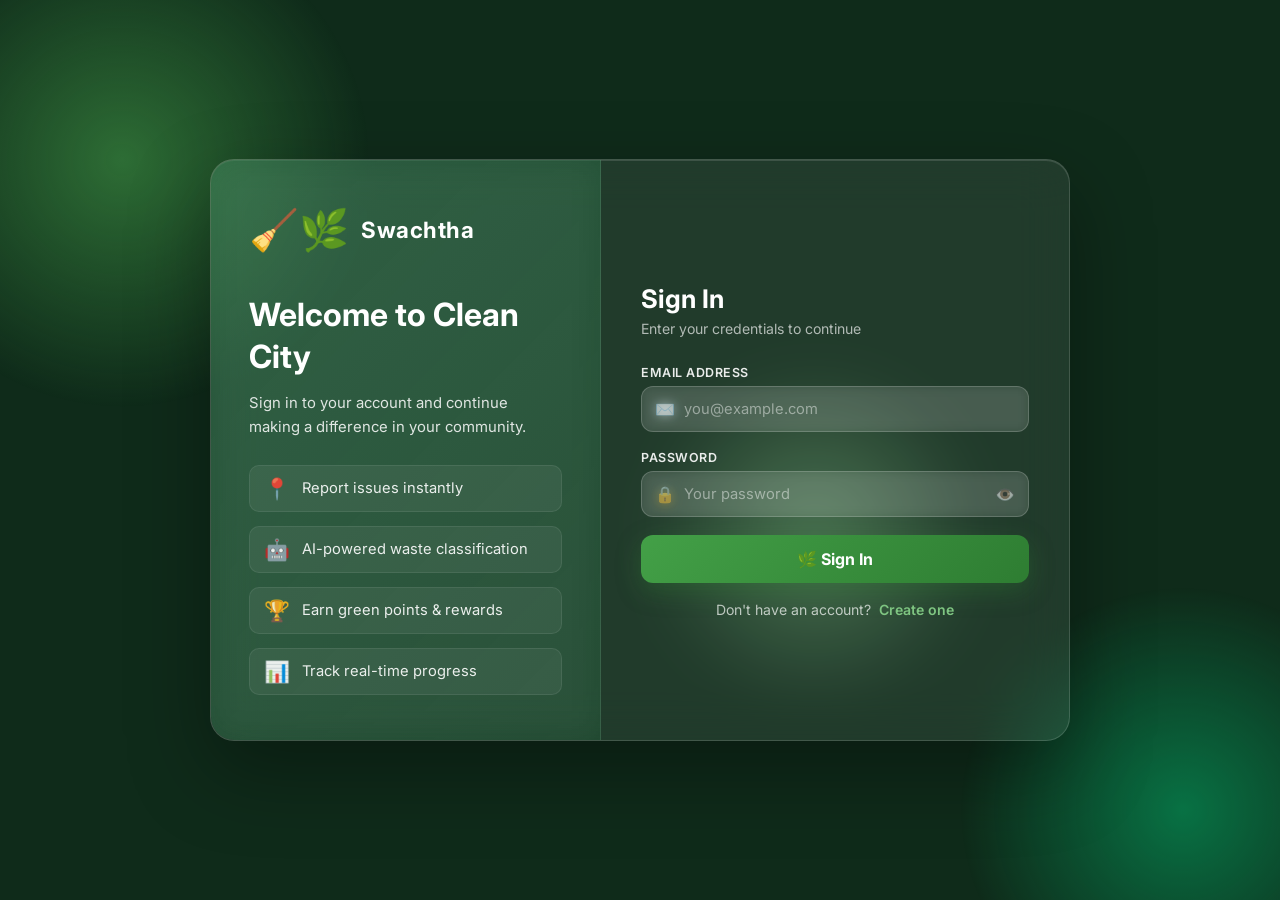
==== commit 67fce903: "name changed" ====
--- a/admin.html
+++ b/admin.html
@@ -4,9 +4,9 @@
 <head>
     <meta charset="UTF-8">
     <meta name="viewport" content="width=device-width, initial-scale=1.0">
-    <title>Admin Dashboard - CLEANIFY</title>
+    <title>Admin Dashboard - Swachtha</title>
     <meta name="description"
-        content="CLEANIFY Admin Dashboard - Manage and review citizen complaints about waste dumping, unclean washrooms, and other cleanliness issues.">
+        content="Swachtha Admin Dashboard - Manage and review citizen complaints about waste dumping, unclean washrooms, and other cleanliness issues.">
     <link rel="stylesheet" href="./static/styles.css">
 </head>
 
@@ -15,7 +15,7 @@
     <!-- SIDEBAR -->
     <aside class="sidebar">
         <div class="sidebar-header">
-            <h2>🌿 CLEANIFY</h2>
+            <h2>🌿 Swachtha</h2>
             <span class="admin-badge">Admin Panel</span>
         </div>
         <ul class="sidebar-nav">
@@ -342,7 +342,7 @@
         </div>
 
         <footer class="admin-footer">
-            <p>© 2026 <span>CLEANIFY</span> Admin Panel | Built for a Clean India 🇮🇳</p>
+            <p>© 2026 <span>Swachtha</span> Admin Panel | Built for a Clean India 🇮🇳</p>
         </footer>
     </main>
 
@@ -367,11 +367,11 @@
     <div class="toast" id="toast"></div>
 
         <script>
-        const API = 'https://cleanify-6yh1.onrender.com';
-        function getToken() { return localStorage.getItem('cleanify_token'); }
+        const API = 'https://Swachtha-6yh1.onrender.com';
+        function getToken() { return localStorage.getItem('Swachtha_token'); }
         
         // Auth check
-        if (!getToken() || localStorage.getItem('cleanify_role') !== 'admin') {
+        if (!getToken() || localStorage.getItem('Swachtha_role') !== 'admin') {
             window.location.href = './index.html';
         }
 
--- a/static/styles.css
+++ b/static/styles.css
@@ -1,5 +1,5 @@
 /* ========================================
-   CLEANIFY ADMIN DASHBOARD — PREMIUM STYLES
+   Swachtha ADMIN DASHBOARD — PREMIUM STYLES
    Dark Theme · Glassmorphism · Green Accents
    ======================================== */
 
